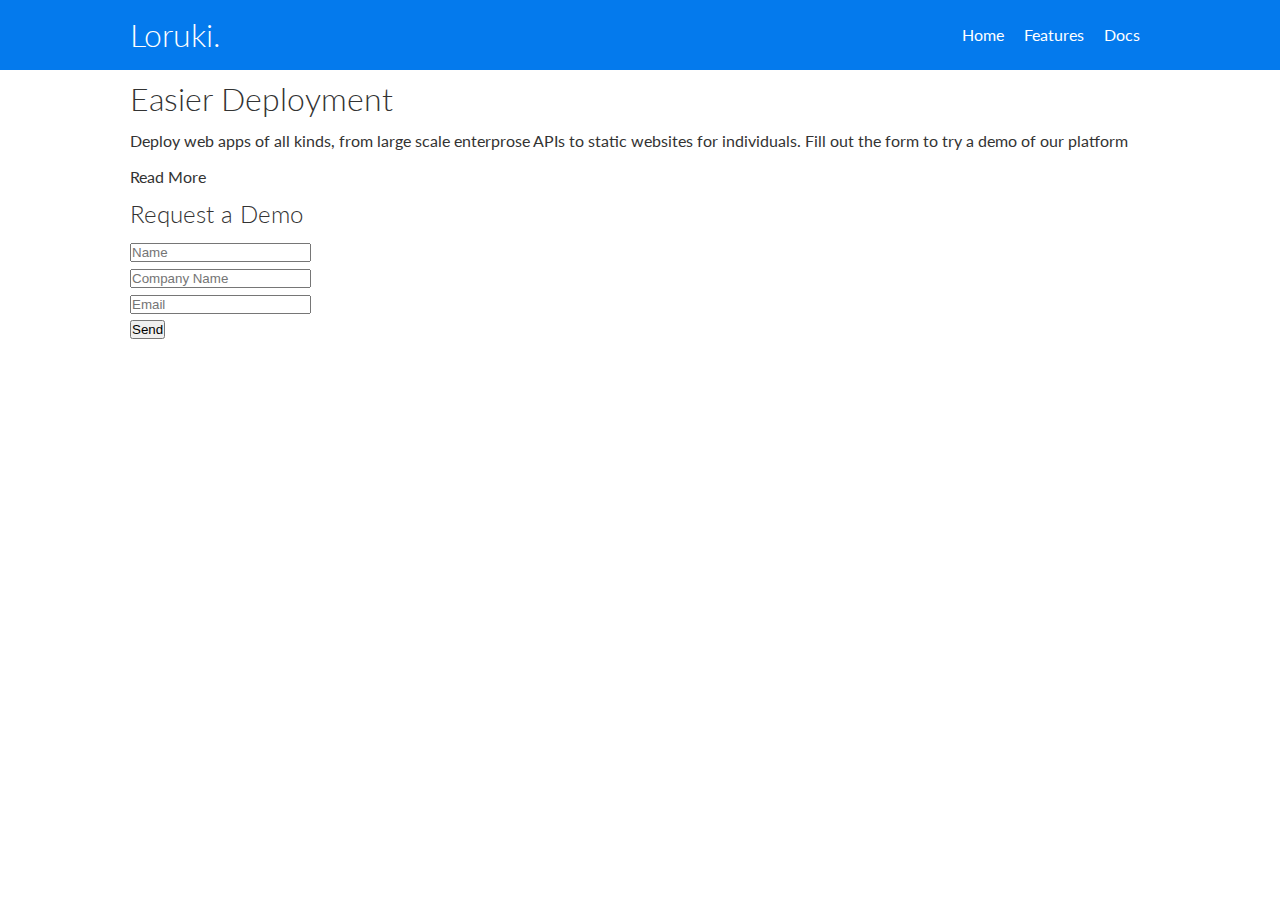
==== index.html @ 353f9c19 "first" ====
<!DOCTYPE html>
<html lang="en">
<head>
    <meta charset="UTF-8">
    <meta http-equiv="X-UA-Compatible" content="IE=edge">
    <meta name="viewport" content="width=device-width, initial-scale=1.0">
    <link rel="stylesheet" href="https://cdnjs.cloudflare.com/ajax/libs/font-awesome/6.3.0/css/all.min.css" integrity="sha512-SzlrxWUlpfuzQ+pcUCosxcglQRNAq/DZjVsC0lE40xsADsfeQoEypE+enwcOiGjk/bSuGGKHEyjSoQ1zVisanQ==" crossorigin="anonymous" referrerpolicy="no-referrer" />
    <title>Loruki | Cloud Hosting For Everyone</title>
    <link rel="stylesheet" href="CSS/style.css">
</head>
<body>
    <!-- Navbar -->
    <div class="navbar">
        <div class="container flex">
            <h1 class="logo">Loruki.</h1>
            <nav>
              <ul>
                <li><a href="index.html">Home</a></li>
                <li><a href="features.html">Features</a></li>
                <li><a href="docs.html">Docs</a></li>
              </ul>  
            </nav>
        </div>
    </div>

   <!-- Showcase --> 
   <section class="showcase">
    <div class="container grid">
        <div class="showcase-text">
            <h1>Easier Deployment</h1>
            <p>Deploy web apps of all kinds, from large scale enterprose APIs to static websites for individuals. Fill out the form to try a demo of our platform</p>
            <a href="features.html" class="btn btn-outline">Read More</a>
        </div>

        <div class="showcase-form card">
            <h2>Request a Demo</h2>
            <form>
                <div class="form-control">
                    <input type="text" name="name" placeholder="Name" required>
                </div>
                <div class="form-control">
                    <input type="text" name="company" placeholder="Company Name" required>
                </div>
                <div class="form-control">
                    <input type="email" name="email" placeholder="Email" required>
                </div>
                <input type="submit" value="Send" class="btn btn-primary">
            </form>
        </div>
    </div>
   </section>
</body>
</html>
---- CSS/style.css ----
@import url('https://fonts.googleapis.com/css2?family=Lato:wght@300&display=swap');

* {
    box-sizing: border-box;
    padding: 0;
    margin: 0;
}

body {
    font-family: 'Lato', sans-serif;
    color: #333;
    line-height: 1.6;
}

ul {
    list-style-type: none;
}

a {
    text-decoration: none;
    color: #333;
}

h1, 
h2 {
    font-weight: 300;
    line-height: 1.2;
    margin: 10px 0;
}

p {
    margin: 10px 0;
}

img {
    width: 100%;
}

/* Navbar */
.navbar {
    background-color: #047aed;
    color: #fff;
    height: 70px;
}

.navbar ul {
    display: flex;
}

.navbar a {
    color: #fff;
    padding: 10px;
    margin: o 5px;
}

.navbar a:hover {
    border-bottom: 2px #fff solid;
}

.navbar .flex {
    justify-content: space-between;
}

.container {
    max-width: 1100px;
    margin: 0 auto;
    overflow: auto;
    padding: 0 40px;
}

.flex {
    display: flex;
    justify-content: space-between;
    align-items: center;
    height: 100%;
}
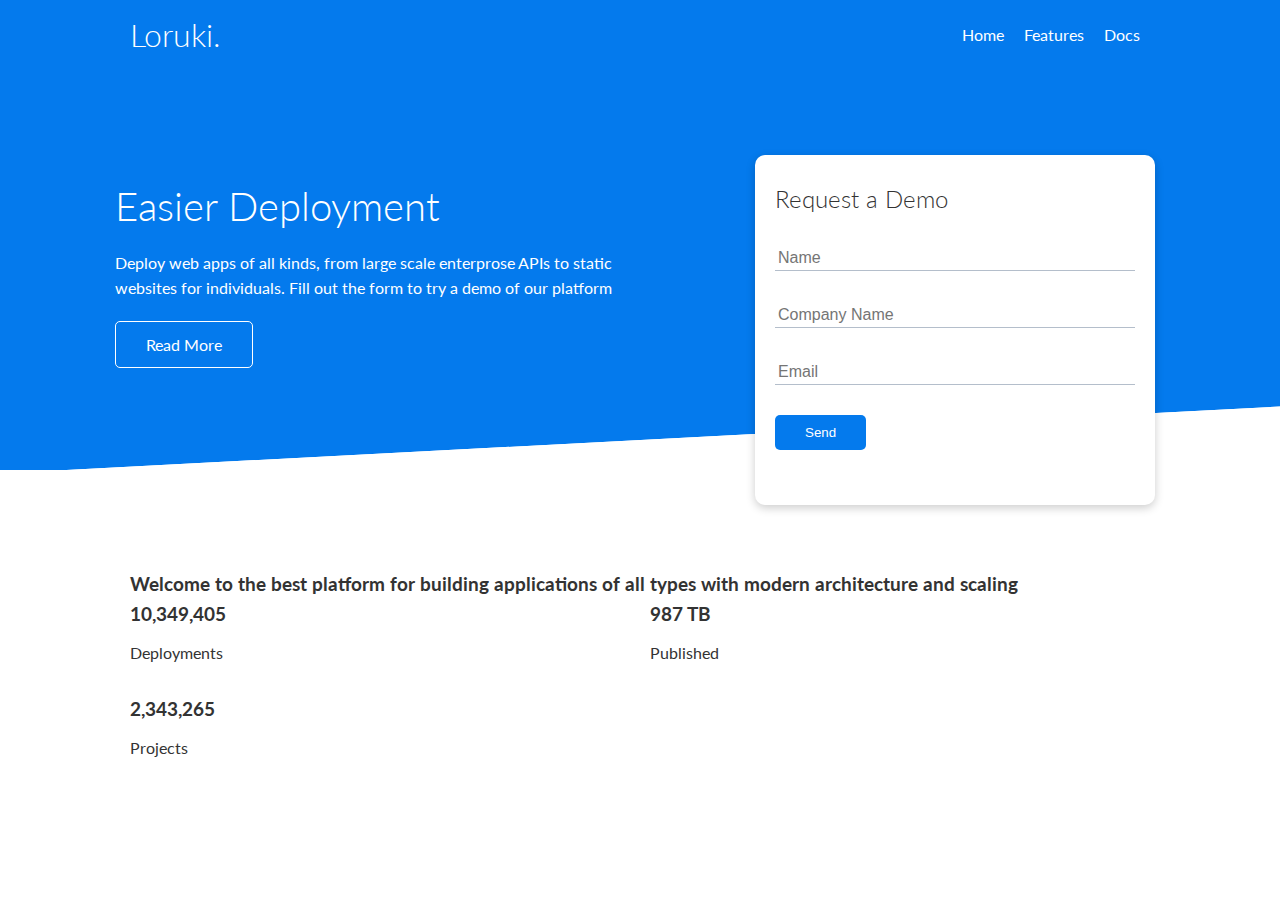
==== commit 13c252ed: "add grid-3" ====
--- a/index.html
+++ b/index.html
@@ -6,7 +6,8 @@
     <meta name="viewport" content="width=device-width, initial-scale=1.0">
     <link rel="stylesheet" href="https://cdnjs.cloudflare.com/ajax/libs/font-awesome/6.3.0/css/all.min.css" integrity="sha512-SzlrxWUlpfuzQ+pcUCosxcglQRNAq/DZjVsC0lE40xsADsfeQoEypE+enwcOiGjk/bSuGGKHEyjSoQ1zVisanQ==" crossorigin="anonymous" referrerpolicy="no-referrer" />
     <title>Loruki | Cloud Hosting For Everyone</title>
-    <link rel="stylesheet" href="CSS/style.css">
+        <link rel="stylesheet" href="CSS/style.css">
+        <link rel="stylesheet" href="CSS/utilities.css">
 </head>
 <body>
     <!-- Navbar -->
@@ -49,5 +50,33 @@
         </div>
     </div>
    </section>
+
+  <!-- Stats -->
+  <section class="stats">
+    <div class="container">
+        <h3 class="stats-heading text-center my-1">
+            Welcome to the best platform for building applications of all types with modern architecture and scaling
+        </h3>
+
+        <div class="grid grid-3 text-center my-4">
+            <div>
+                <i class="fas fa-server fa-3x"></i>
+                <h3>10,349,405</h3>
+                <p class="text-secondary">Deployments</p>
+            </div>
+            <div>
+                <i class="fas fa-upload fa-3x"></i>
+                <h3>987 TB</h3>
+                <p class="text-secondary">Published</p>
+            </div>
+            <div>
+                <i class="fas fa-project-diagram fa-3x"></i>
+                <h3>2,343,265</h3>
+                <p class="text-secondary">Projects</p>
+            </div>
+        </div>
+    </div>
+   </secttion>
+
 </body>
 </html>--- a/CSS/style.css
+++ b/CSS/style.css
@@ -1,4 +1,8 @@
 @import url('https://fonts.googleapis.com/css2?family=Lato:wght@300&display=swap');
+
+:root {
+    --primary-color: #047aed;
+}
 
 * {
     box-sizing: border-box;
@@ -38,7 +42,7 @@
 
 /* Navbar */
 .navbar {
-    background-color: #047aed;
+    background-color: var(--primary-color);
     color: #fff;
     height: 70px;
 }
@@ -61,16 +65,72 @@
     justify-content: space-between;
 }
 
-.container {
-    max-width: 1100px;
-    margin: 0 auto;
-    overflow: auto;
-    padding: 0 40px;
+/* Showcase */
+.showcase {
+    height: 400px;
+    background-color: var(--primary-color);
+    color: #fff;
+    position: relative;
 }
 
-.flex {
-    display: flex;
-    justify-content: space-between;
-    align-items: center;
-    height: 100%;
-}+.showcase h1 {
+    font-size: 40px;
+}
+
+.showcase p {
+    margin: 20px 0;
+}
+
+.showcase .grid {
+    overflow: visible;
+    grid-template-columns: 55% 45%;
+    gap: 30px;
+}
+
+.showcase-form {
+    position: relative;
+    top: 60px;
+    height: 350px;
+    width: 400px;
+    padding: 40px;
+    z-index: 100;
+    justify-self: flex-end;
+}
+
+.showcase-form .form-control {
+    margin: 30px 0;
+}
+
+.showcase-form input[type='text'],
+.showcase-form input[type='email'] {
+    border: 0;
+    border-bottom: 1px solid #b4becb; 
+    width: 100%;
+    padding: 3px;
+    font-size: 16px;
+}
+
+.showcase-form input:focus {
+    outline: none;
+}
+
+.showcase::before, 
+.showcase::after {
+    content: '';
+    position: absolute;
+    height: 100px;
+    bottom: -70px;
+    right: 0;
+    left: 0;
+    background: #fff;
+    transform: skewY(-3deg);
+    -webkit-transform: skewY(-3deg);
+    -moz-transform: skewY(-3deg);
+    -ms-transform: skewY(-3deg);
+}
+
+/* Stats */
+.stats {
+    padding-top: 100px;
+    animation: slideInFromBottom 1s ease-in;
+  }
--- a/CSS/utilities.css
+++ b/CSS/utilities.css
@@ -0,0 +1,50 @@
+.container {
+    max-width: 1100px;
+    margin: 0 auto;
+    overflow: auto;
+    padding: 0 40px;
+}
+
+.card {
+    background-color: #fff;
+    color: #333;
+    border-radius: 10px;
+    box-shadow: 0 3px 10px rgba(0, 0, 0, 0.2);
+    padding: 20px;
+    margin: 10px;
+}
+
+.btn {
+    display: inline-block;
+    padding: 10px 30px;
+    cursor: pointer;
+    background: var(--primary-color);
+    color: #fff;
+    border: none;
+    border-radius: 5px;
+}
+
+.btn-outline {
+    background-color: transparent;
+    border: 1px #fff solid;
+}
+
+.btn:hover {
+    transform: scale(0.98);
+}
+
+.flex {
+    display: flex;
+    justify-content: space-between;
+    align-items: center;
+    height: 100%;
+}
+
+.grid {
+    display: grid;
+    grid-template-columns: repeat(2, 1fr);
+    gap: 20px;
+    justify-content: center;
+    align-items: center;
+    height: 100%;
+}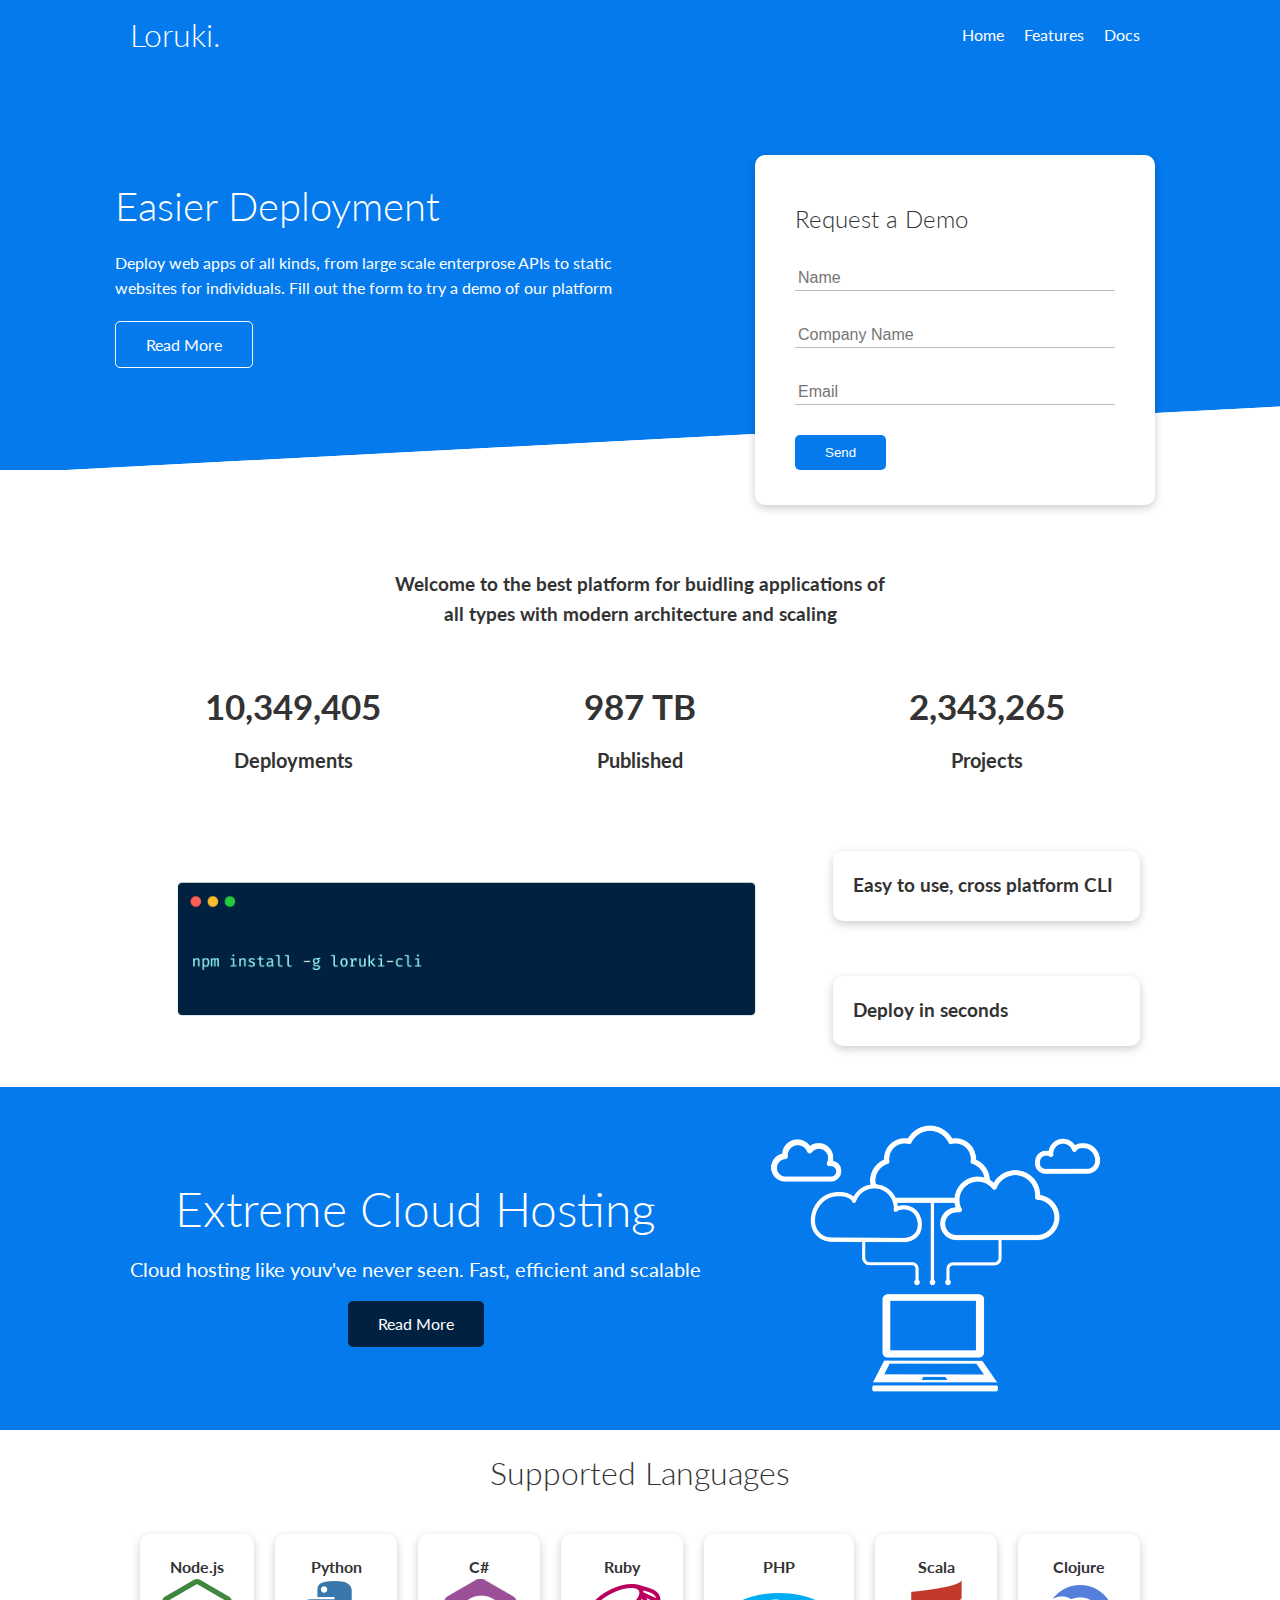
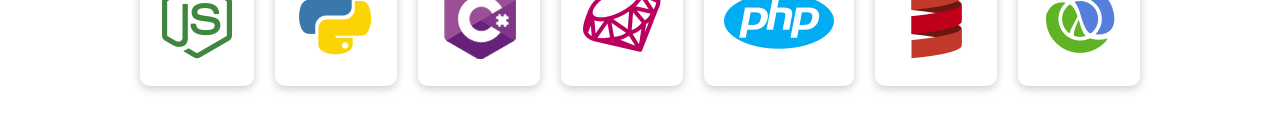
==== commit 6b5b0de7: "added languages" ====
--- a/index.html
+++ b/index.html
@@ -6,8 +6,8 @@
     <meta name="viewport" content="width=device-width, initial-scale=1.0">
     <link rel="stylesheet" href="https://cdnjs.cloudflare.com/ajax/libs/font-awesome/6.3.0/css/all.min.css" integrity="sha512-SzlrxWUlpfuzQ+pcUCosxcglQRNAq/DZjVsC0lE40xsADsfeQoEypE+enwcOiGjk/bSuGGKHEyjSoQ1zVisanQ==" crossorigin="anonymous" referrerpolicy="no-referrer" />
     <title>Loruki | Cloud Hosting For Everyone</title>
+        <link rel="stylesheet" href="CSS/utilities.css">
         <link rel="stylesheet" href="CSS/style.css">
-        <link rel="stylesheet" href="CSS/utilities.css">
 </head>
 <body>
     <!-- Navbar -->
@@ -51,32 +51,95 @@
     </div>
    </section>
 
-  <!-- Stats -->
-  <section class="stats">
-    <div class="container">
-        <h3 class="stats-heading text-center my-1">
-            Welcome to the best platform for building applications of all types with modern architecture and scaling
-        </h3>
+    <!-- Stats -->
+    <section class="stats">
+        <div class="container">
+            <h3 class="stats-heading text-center my-1">
+                Welcome to the best platform for buidling applications of all types with modern architecture and scaling
+            </h3>
 
-        <div class="grid grid-3 text-center my-4">
-            <div>
-                <i class="fas fa-server fa-3x"></i>
-                <h3>10,349,405</h3>
-                <p class="text-secondary">Deployments</p>
-            </div>
-            <div>
-                <i class="fas fa-upload fa-3x"></i>
-                <h3>987 TB</h3>
-                <p class="text-secondary">Published</p>
-            </div>
-            <div>
-                <i class="fas fa-project-diagram fa-3x"></i>
-                <h3>2,343,265</h3>
-                <p class="text-secondary">Projects</p>
+            <div class="grid grid-3 text-center my-4">
+                <div>
+                    <i class="fas fa-server fa-3x"></i>
+                    <h3>10,349,405</h3>
+                    <p class="text-secondary">Deployments</p>
+                </div>
+                <div>
+                    <i class="fas fa-upload fa-3x"></i>
+                    <h3>987 TB</h3>
+                    <p class="text-secondary">Published</p>
+                </div>
+                <div>
+                    <i class="fas fa-project-diagram fa-3x"></i>
+                    <h3>2,343,265</h3>
+                    <p class="text-secondary">Projects</p>
+                </div>
             </div>
         </div>
-    </div>
-   </secttion>
+    </section>
 
+    <!-- Cli-->
+    <section>
+        <div class="cli">
+            <div class="container grid">
+                <img src="images/cli.png" alt="">
+                <div class="card">
+                    <h3>Easy to use, cross platform CLI</h3>
+                </div>
+                <div class="card">
+                    <h3>Deploy in seconds</h3>
+                </div>
+            </div>
+        </div>
+    </section>
+
+    <!-- Cloud -->
+    <section class="cloud bg-primary my-2 py-2">
+        <div class="container grid">
+            <div class="text-center">
+                <h2 class="lg">Extreme Cloud Hosting</h2>
+                <p class="lead my-1">Cloud hosting like youv've never seen. Fast, efficient and scalable</p>
+                <a href="features.html" class="btn btn-dark">Read More</a>
+            </div>
+            <img src="images/cloud.png" alt="">
+        </div>
+    </section>
+
+    <!-- Languages -->
+    <section class="languages">
+        <h2 class="md text-center my-2">
+            Supported Languages
+        </h2>
+        <div class="container flex">
+            <div class="card">
+                <h4>Node.js</h4>
+                <img src="images/logos/node.png" alt="">
+            </div>
+            <div class="card">
+                <h4>Python</h4>
+                <img src="images/logos/python.png" alt="">
+              </div>
+              <div class="card">
+                <h4>C#</h4>
+                <img src="images/logos/csharp.png" alt="">
+              </div>
+              <div class="card">
+                <h4>Ruby</h4>
+                <img src="images/logos/ruby.png" alt="">
+              </div>
+              <div class="card">
+                <h4>PHP</h4>
+                <img src="images/logos/php.png" alt="">
+              </div>
+              <div class="card">
+                <h4>Scala</h4>
+                <img src="images/logos/scala.png" alt="">
+              </div>
+              <div class="card">
+                <h4>Clojure</h4>
+                <img src="images/logos/clojure.png" alt="">
+              </div>
+        </div>
+    </section>
 </body>
 </html>--- a/CSS/utilities.css
+++ b/CSS/utilities.css
@@ -33,6 +33,55 @@
     transform: scale(0.98);
 }
 
+/* Backgrounds & colored buttons */
+.bg-primary, 
+.btn-primary {
+    background-color: var(--primary-color);
+    color: #fff;
+}
+
+.bg-secondary, 
+.btn-secondary {
+    background-color: var(--secondary-color);
+    color: #fff;
+}
+
+.bg-dark, 
+.btn-dark {
+    background-color: var(--dark-color);
+    color: #fff;
+}
+
+.bg-light, 
+.btn-light {
+    background-color: var(--light-color);
+    color: #333;
+}
+
+/* Text sizes */
+.lead {
+    font-size: 20px;
+}
+
+.sm {
+    font-size: 1rem;
+}
+
+.md {
+    font-size: 2rem;
+}
+
+.lg {
+    font-size: 3rem;
+}
+
+.xl {
+    font-size: 4rem;
+}
+.text-center {
+    text-align: center;
+}
+
 .flex {
     display: flex;
     justify-content: space-between;
@@ -47,4 +96,90 @@
     justify-content: center;
     align-items: center;
     height: 100%;
-}+}
+
+.grid-3 {
+    grid-template-columns: repeat(3, 1fr);
+}
+
+/* Margin */
+.my-1 {
+    margin: 1rem 0;
+}
+
+.my-2 {
+    margin: 1.5rem 0;
+}
+
+.my-3 {
+    margin: 2rem 0;
+}
+
+.my-4 {
+    margin: 3rem 0;
+}
+
+.my-5 {
+    margin: 4rem 0;
+}
+
+.m-1 {
+    margin: 1rem;
+}
+
+.m-2 {
+    margin: 1.5rem;
+}
+
+.m-3 {
+    margin: 2rem;
+}
+
+.m-4 {
+    margin: 3rem;
+}
+
+.m-5 {
+    margin: 4rem;
+}
+
+/* Padding */
+.py-1 {
+    padding: 1rem 0;
+}
+
+.py-2 {
+    padding: 1.5rem 0;
+}
+
+.py-3 {
+    padding: 2rem 0;
+}
+
+.py-4 {
+    padding: 3rem 0;
+}
+
+.py-5 {
+    padding: 4rem 0;
+}
+
+.p-1 {
+    padding: 1rem;
+}
+
+.p-2 {
+    padding: 1.5rem;
+}
+
+.p-3 {
+    padding: 2rem;
+}
+
+.p-4 {
+    padding: 3rem;
+}
+
+.p-5 {
+    padding: 4rem;
+}
--- a/CSS/style.css
+++ b/CSS/style.css
@@ -2,6 +2,9 @@
 
 :root {
     --primary-color: #047aed;
+    --secondary-color: #1c3fa8;
+    --dark-color: #002240;
+    --light-color: #f4f4f4;
 }
 
 * {
@@ -132,5 +135,43 @@
 /* Stats */
 .stats {
     padding-top: 100px;
-    animation: slideInFromBottom 1s ease-in;
   }
+
+.stats-heading {
+    max-width: 500px;
+    margin: auto;
+  }
+
+.stats .grid h3 {
+    font-size: 35px;
+}
+
+.stats .grid p {
+    font-size: 20px;
+    font-weight: bold;
+}
+
+/* Cli */
+.cli .grid {
+    grid-template-columns: repeat(3, 1fr)
+}
+
+.cli .grid > *:first-child {
+    grid-column: 1 / span 2;
+    grid-row: 1 / span 2;
+}
+
+/* Cloud */
+.cloud .grid {
+    grid-template-columns: 4fr 3fr;
+}
+
+/* Languages */
+.languages .flex {
+    flex-wrap: wrap;
+}
+
+.languages .card {
+    text-align: center;
+    margin: 18px 10px 40px;
+}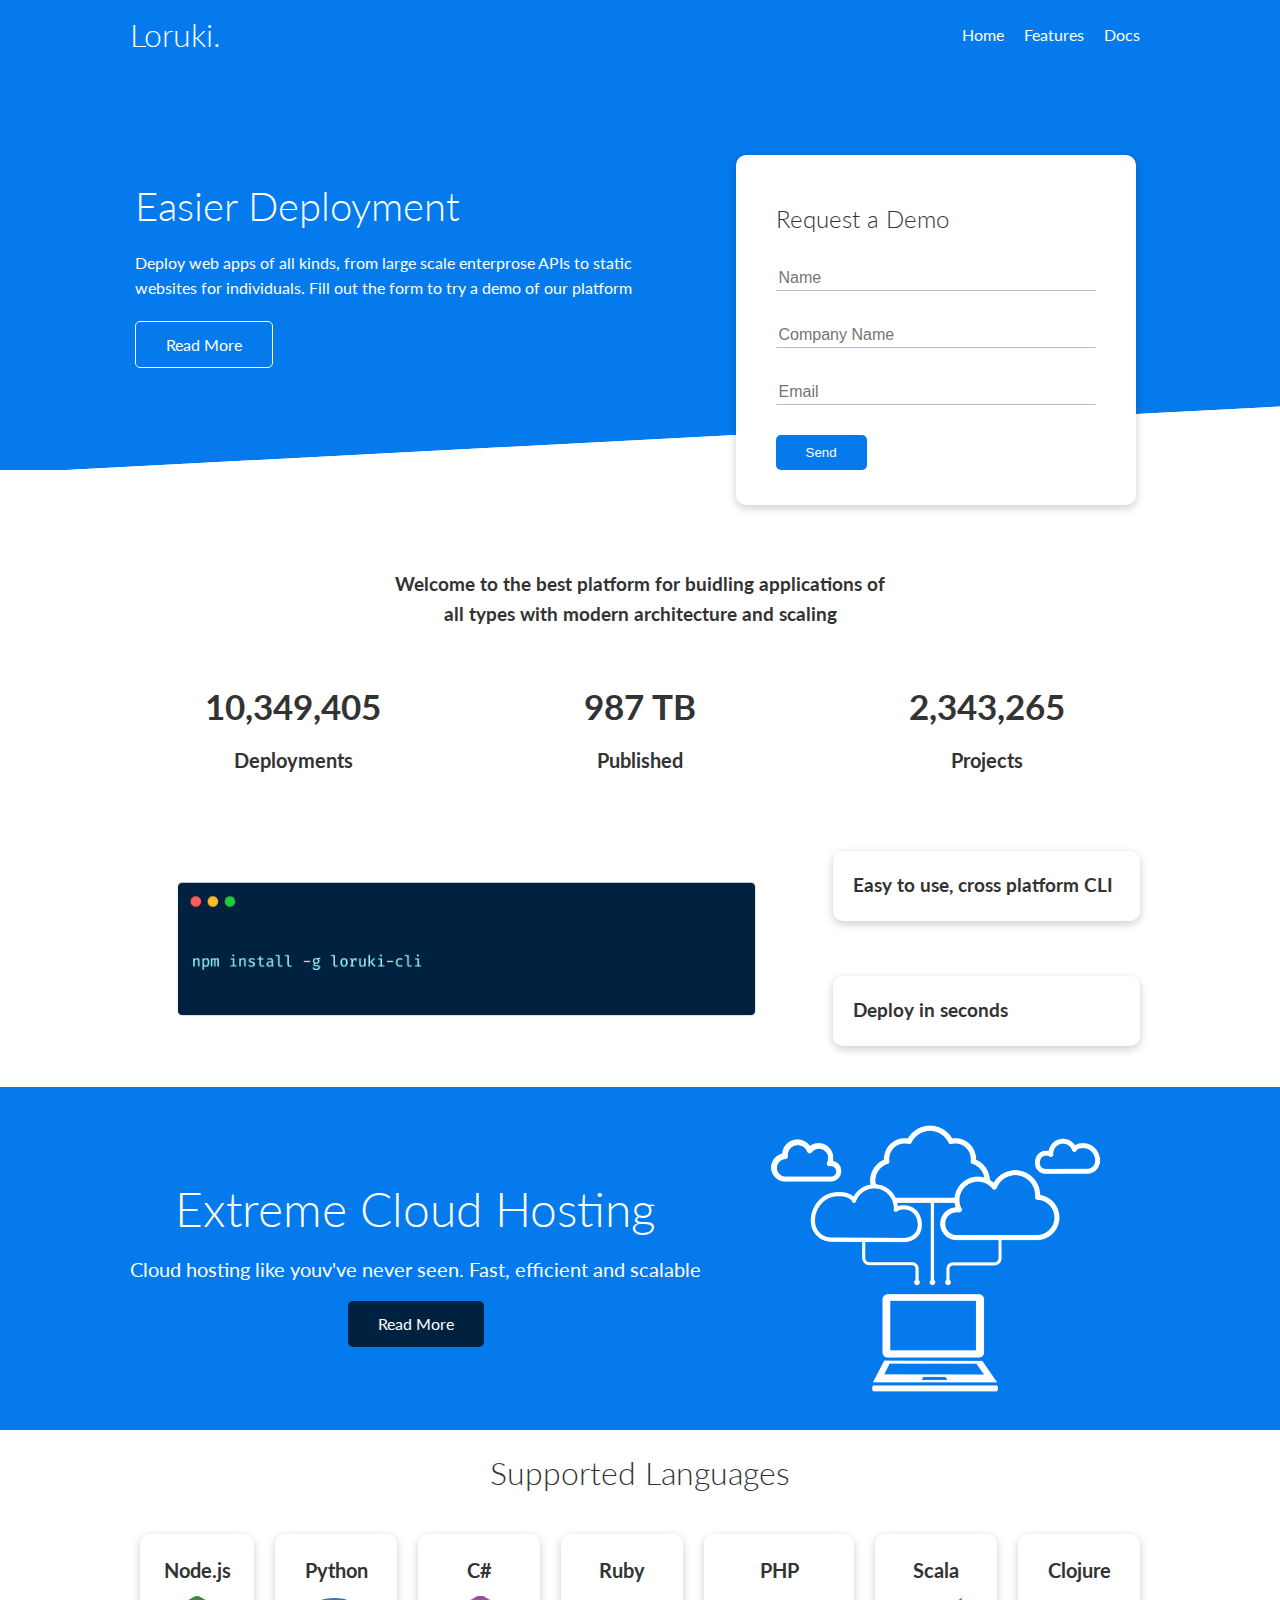
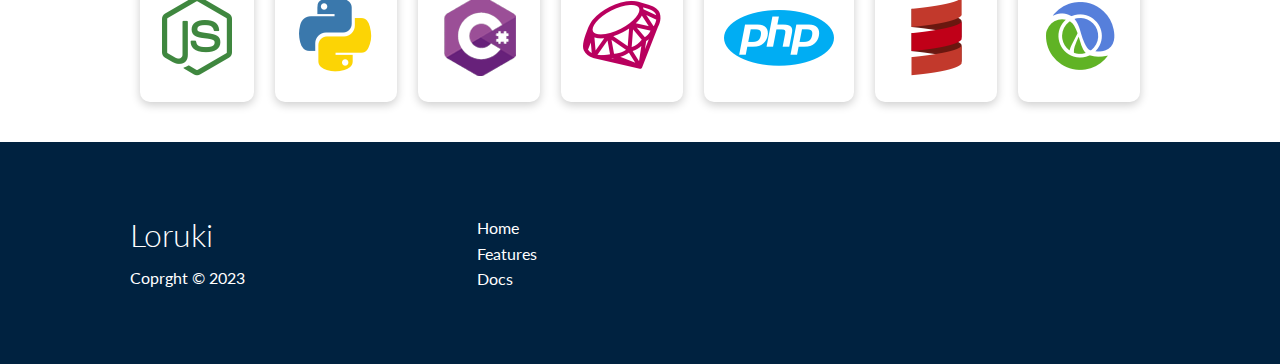
==== commit ee6e9b5e: "finished index-html" ====
--- a/index.html
+++ b/index.html
@@ -78,17 +78,15 @@
         </div>
     </section>
 
-    <!-- Cli-->
-    <section>
-        <div class="cli">
-            <div class="container grid">
-                <img src="images/cli.png" alt="">
-                <div class="card">
-                    <h3>Easy to use, cross platform CLI</h3>
-                </div>
-                <div class="card">
-                    <h3>Deploy in seconds</h3>
-                </div>
+    <!-- Cli -->
+    <section class="cli">
+        <div class="container grid">
+            <img src="images/cli.png" alt="">
+            <div class="card">
+                <h3>Easy to use, cross platform CLI</h3>
+            </div>
+            <div class="card">
+                <h3>Deploy in seconds</h3>
             </div>
         </div>
     </section>
@@ -141,5 +139,28 @@
               </div>
         </div>
     </section>
+
+    <!-- Footer -->
+    <footer class="footer bg-dark py-5">
+        <div class="container grid grid-3">
+            <div>
+                <h1>Loruki</h1>
+                <p>Coprght &copy; 2023</p>
+            </div>
+            <nav>
+                <ul>
+                    <li><a href="index.html">Home</a></li>
+                    <li><a href="features.html">Features</a></li>
+                    <li><a href="docs.html">Docs</a></li>
+                </ul>
+            </nav>
+            <div class="social">
+                <a href="#"><i class="fab fa-github fa-2x"></i></a>
+                <a href="#"><i class="fab fa-facebook fa-2x"></i></a>
+                <a href="#"><i class="fab fa-instagram fa-2x"></i></a>
+                <a href="#"><i class="fab fa-twitter fa-2x"></i></a>
+            </div>
+        </div>
+    </footer>
 </body>
 </html>--- a/CSS/utilities.css
+++ b/CSS/utilities.css
@@ -56,6 +56,15 @@
 .btn-light {
     background-color: var(--light-color);
     color: #333;
+}
+
+.bg-primary a,
+.btn-primary a,
+.bg-secondary a,
+.btn-secondary a,
+.bg-dark a,
+.btn-dark a {
+    color: #fff;
 }
 
 /* Text sizes */
@@ -183,3 +192,8 @@
 .p-5 {
     padding: 4rem;
 }
+
+/* Footer */
+.footer .social a {
+    margin: 0 10px;
+}--- a/CSS/style.css
+++ b/CSS/style.css
@@ -86,7 +86,7 @@
 
 .showcase .grid {
     overflow: visible;
-    grid-template-columns: 55% 45%;
+    grid-template-columns: 55% auto;
     gap: 30px;
 }
 
@@ -153,13 +153,14 @@
 
 /* Cli */
 .cli .grid {
-    grid-template-columns: repeat(3, 1fr)
-}
-
-.cli .grid > *:first-child {
+    grid-template-columns: repeat(3, 1fr);
+    grid-template-rows: repeat(2, 1fr);
+  }
+  
+  .cli .grid > *:first-child {
     grid-column: 1 / span 2;
     grid-row: 1 / span 2;
-}
+  }
 
 /* Cloud */
 .cloud .grid {
@@ -167,11 +168,94 @@
 }
 
 /* Languages */
+
 .languages .flex {
     flex-wrap: wrap;
-}
-
-.languages .card {
+  }
+  
+  .languages .card {
     text-align: center;
     margin: 18px 10px 40px;
-}+    transition: transform 0.2s ease-in;
+  }
+  
+  .languages .card h4 {
+    font-size: 20px;
+    margin-bottom: 10px;
+  }
+  
+  .languages .card:hover {
+    transform: translateY(-15px);
+  }
+
+/* Tablets and under */
+@media (max-width: 768px) {
+    .grid,
+    .showcase .grid,
+    .stats .grid,
+    .cli .grid,
+    .cloud .grid,
+    .features-main .grid,
+    .docs-main .grid {
+      grid-template-columns: 1fr;
+      grid-template-rows: 1fr;
+    }
+  
+    .showcase {
+      height: auto;
+    }
+  
+    .showcase-text {
+      text-align: center;
+      margin-top: 40px;
+      animation: slideInFromTop 1s ease-in;
+    }
+  
+    .showcase-form {
+      justify-self: center;
+      margin: auto;
+      animation: slideInFromBottom 1s ease-in;
+    }
+  
+    .cli .grid > *:first-child {
+      grid-column: 1;
+      grid-row: 1;
+    }
+  
+    .features-head,
+    .features-sub-head,
+    .docs-head {
+      text-align: center;
+    }
+  
+    .features-head img,
+    .features-sub-head img,
+    .docs-head img {
+      justify-self: center;
+    }
+  
+    .features-main .grid > *:first-child,
+    .features-main .grid > *:nth-child(2) {
+      grid-column: 1;
+    }
+  }
+
+/* Mobile */
+@media (max-width: 500px) {
+    .navbar {
+      height: 110px;
+    }
+  
+    .navbar .flex {
+      flex-direction: column;
+    }
+  
+    .navbar ul {
+      padding: 10px;
+      background-color: rgba(0, 0, 0, 0.1);
+    }
+    
+    .showcase-form {
+      width: 300px;
+    }
+  }